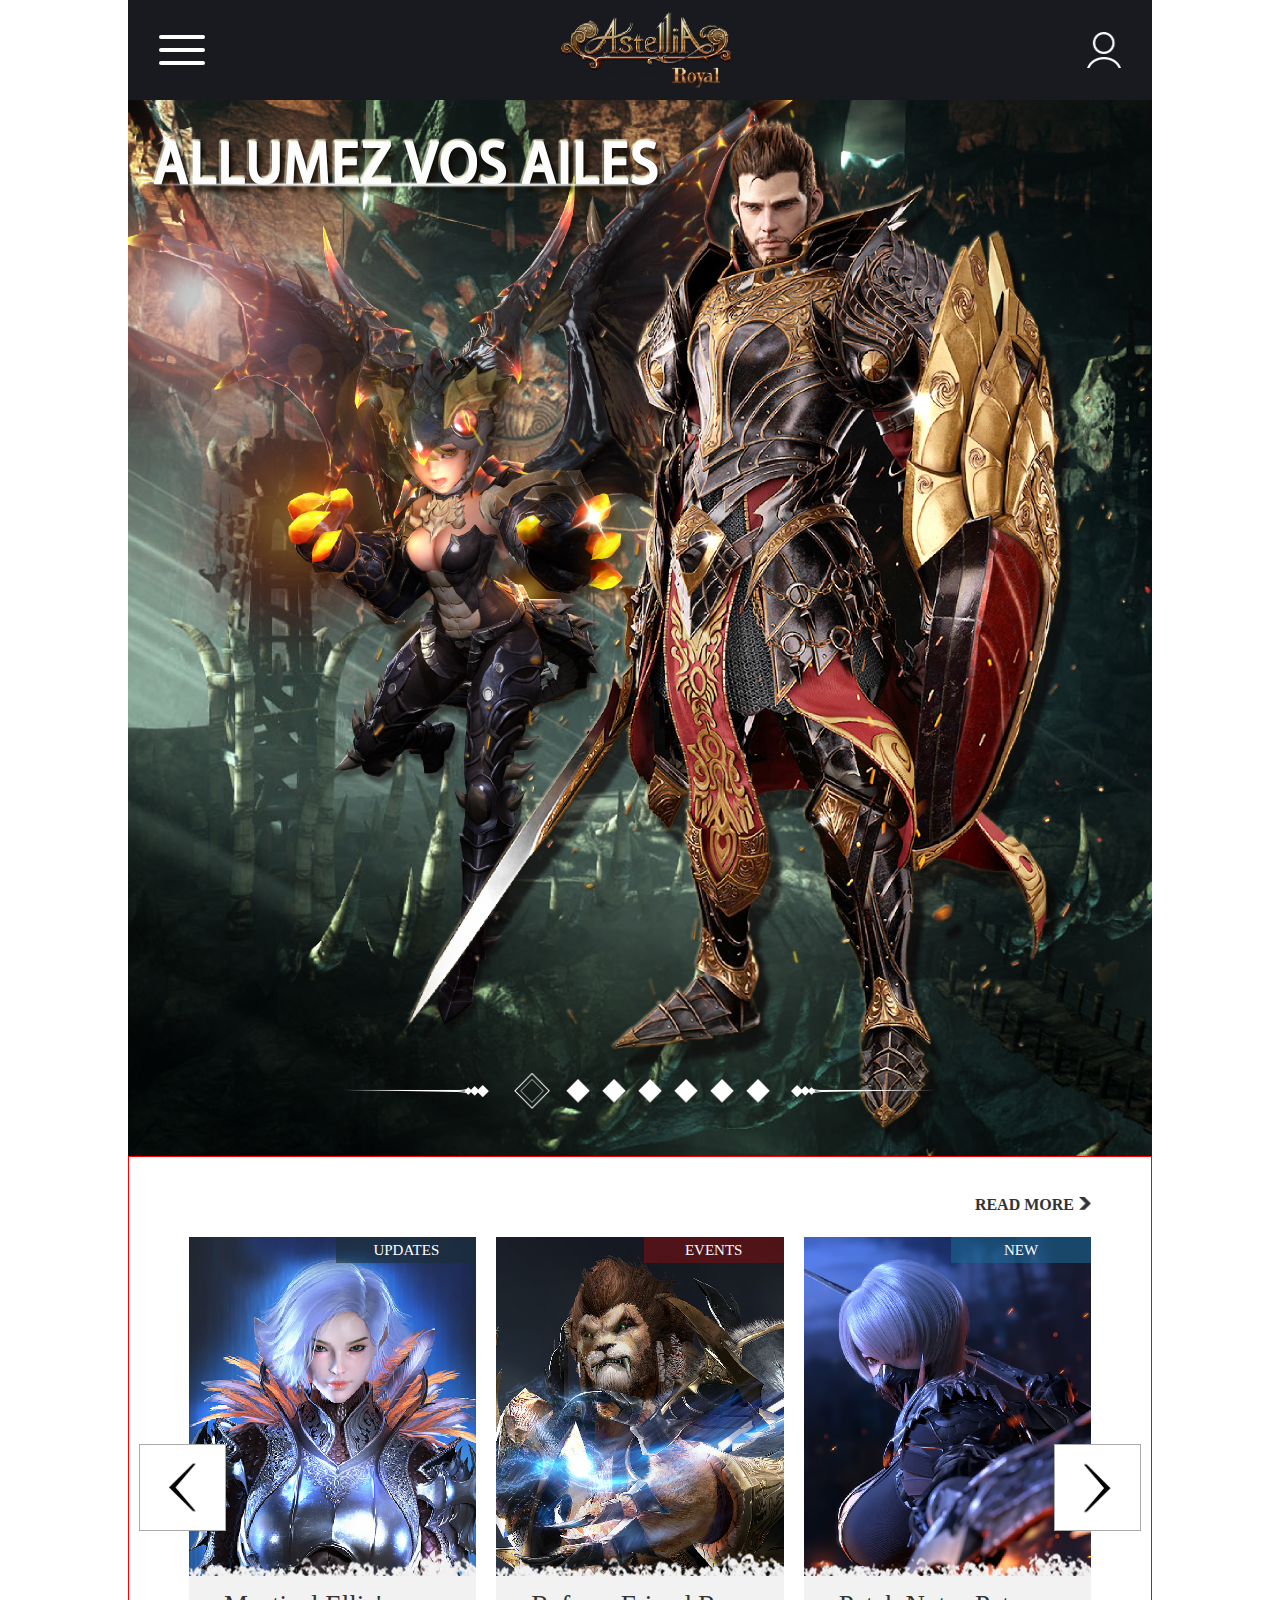
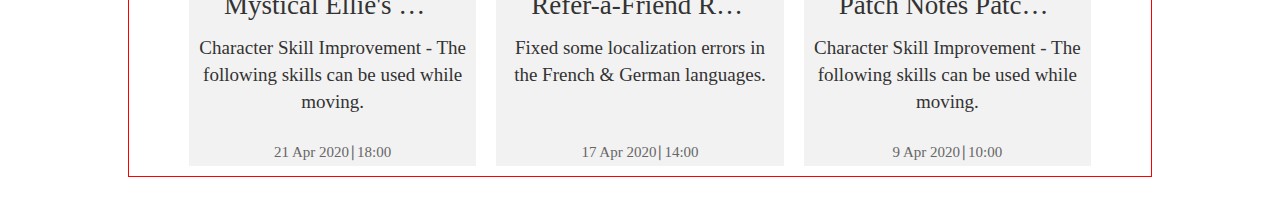
==== demo_m0618/index.html @ 9402104e "Add files via upload" ====
<!DOCTYPE html>
<html lang="en">

<head>
    <meta charset="UTF-8">
    <meta name="viewport" content="width=device-width, initial-scale=1.0">
    <meta name="viewport"
        content="width=device-width, initial-scale=1, maximum-scale=1, minimum-scale=1, user-scalable=no" />
    <title>Demo_m</title>
    <link rel="stylesheet" href="css/style.css">
    <link rel="stylesheet" href="css/swiper.min.css">
    <script src="js/swiper.min.js"></script>

</head>

<body>

    <div class="wrap">
        <header class="header">
            <div class="header_con con_width">

                <div class="menu_btn">
                    <div class="line line--1"></div>
                    <div class="line line--2"></div>
                    <div class="line line--3"></div>
                </div>

                <a href="#" class="logo">
                    <img src="img/logo.png" alt="">
                </a>

                <a href="#" class="ico_user">
                    <img src="img/ico_user.png" alt="">
                </a>

            </div>


        </header>


        <div class="main">



            <div class="carousel">
                <!-- Swiper -->
                <div class="swiper-container banner_container">
                    <div class="swiper-wrapper banner_wrapper">
                        <div class="swiper-slide banner_slide"><img src="img/banner_slide_02.jpg" alt=""></div>
                        <div class="swiper-slide banner_slide"><img src="img/banner_slide_02.jpg" alt=""></div>
                        <div class="swiper-slide banner_slide"><img src="img/banner_slide_02.jpg" alt=""></div>
                        <div class="swiper-slide banner_slide"><img src="img/banner_slide_02.jpg" alt=""></div>
                        <div class="swiper-slide banner_slide"><img src="img/banner_slide_02.jpg" alt=""></div>
                        <div class="swiper-slide banner_slide"><img src="img/banner_slide_02.jpg" alt=""></div>
                        <div class="swiper-slide banner_slide"><img src="img/banner_slide_02.jpg" alt=""></div>

                    </div>

                    <!-- <div class="swiper-button-next banner_next"></div>
                    <div class="swiper-button-prev banner_prev"></div> -->


                    <div class="pagin_wrap">
                        <div class="swiper-pagination banner_pagination"></div>
                    </div>


                </div>

            </div>



            <div class="carousel_list01_wrap">


                <div class="more">
                    <a href="#">READ MORE<i></i></a>
                </div>
                
                <div class="carousel_list01">


                    <!-- Swiper -->
                    <div class="swiper-container c_list01_container">
                        <div class="swiper-wrapper c_list01_wrapper">
                            <div class="swiper-slide c_list01_slide">
                                <div class="list01_con">
                                    <i class="activity updates">UPDATES</i>
                                    <a href="#"><img src="img/loop_slide01_03.jpg" alt="">
                                        <div class="list01_info">
                                            <p class="tit">Mystical Ellie's Mystical Ellie's</p>
                                            <p class="disc">Character Skill Improvement 
                                                - The following skills can be used 
                                                while moving.</p>
                                                <p class="date">21  Apr  2020∣18:00</p>

                                        </div>
                                    </a>
                                </div>
                            </div>
                            <div class="swiper-slide c_list01_slide">
                                <div class="list01_con">
                                    <i class="activity events">EVENTS</i>
                                    <a href="#"><img src="img/loop_slide02_03.jpg" alt="">
                                        <div class="list01_info">
                                            <p class="tit">Refer-a-Friend Refer-a-Friend</p>
                                            <p class="disc">Fixed some localization errors in 
                                                the French & German languages.</p>
                                                <p class="date">17  Apr  2020∣14:00</p>

                                        </div>
                                    </a>
                                </div>
                            </div>
                            <div class="swiper-slide c_list01_slide">
                                <div class="list01_con">
                                    <i class="activity new">NEW</i>
                                    <a href="#"><img src="img/loop_slide03_03.jpg" alt="">
                                        <div class="list01_info">
                                            <p class="tit">Patch Notes Patch Notes</p>
                                            <p class="disc">Character Skill Improvement - The 
                                                following skills can be used while 
                                                moving. </p>
                                                <p class="date">9  Apr  2020∣10:00</p>

                                        </div>
                                    </a>
                                </div>
                            </div>
                            <div class="swiper-slide c_list01_slide">
                                <div class="list01_con">
                                    <a href="#"><img src="img/loop_slide01_03.jpg" alt="">
                                        <div class="list01_info">
                                            <p class="tit">Mystical Ellie's Mystical Ellie's</p>
                                            <p class="disc">Character Skill Improvement 
                                                - The following skills can be used 
                                                while moving.</p>
                                                <p class="date">21  Apr  2020∣18:00</p>

                                        </div>
                                    </a>
                                </div>
                            </div>
                            <div class="swiper-slide c_list01_slide">
                                <div class="list01_con">
                                    <a href="#"><img src="img/loop_slide02_03.jpg" alt="">
                                        <div class="list01_info">
                                            <p class="tit">Refer-a-Friend Refer-a-Friend</p>
                                            <p class="disc">Fixed some localization errors in 
                                                the French & German languages.</p>
                                                <p class="date">17  Apr  2020∣14:00</p>

                                        </div>
                                    </a>
                                </div>
                            </div>
    
                        </div>
                        <!-- Add Pagination -->
                        <div class="swiper-pagination c_list01_pagination"></div>
    
    
                        
                    </div>
                    <div class="swiper-button-next c_list01_next"></div>
                    <div class="swiper-button-prev c_list01_prev"></div>
    
    
                </div>
            </div>
            





        </div>

















        <!-- menu -->
        <div class="menu_wrap">
            <div class="menu">
                <div class="menu_header">
                    <button class="menu_close"></button>
                    <a href="#" class="menu_lang">
                        <img src="img/menu_lang.png" alt="">
                        EN
                    </a>

                </div>
                <a href="#" class="menu_logo"><img src="img/menu_logo.png" alt=""></a>

                <ul class="menu_nav">
                    <li>
                        <a href="#">HOME</a>

                    </li>
                    <li class="active">
                        <a href="#">NEWS<i class="ico_menu"></i></a>


                        <ul class="menu_list">
                            <li><a href="#">Announcements</a></li>
                            <li><a href="#">Events</a></li>
                            <li><a href="#">Patch notes</a></li>
                        </ul>

                    </li>
                    <li>
                        <a href="#">GAME<i class="ico_menu"></i></a>

                        <ul class="menu_list">
                            <li><a href="#">Overview</a></li>

                        </ul>

                    </li>
                    <li><a href="#">GUIDES</a></li>
                    <li>
                        <a href="#">FORMES<i class="ico_menu"></i></a>

                        <ul class="menu_list">
                            <li><a href="#">Discussion</a></li>
                            <li><a href="#">Guild Recruitment</a></li>
                            <li><a href="#">FAQ</a></li>
                        </ul>

                    </li>
                </ul>


            </div>

        </div>




    </div>


    <script>
        var swiper = new Swiper('.banner_container', {
            navigation: {
                nextEl: '.banner_next',
                prevEl: '.banner_prev',
            },
            pagination: {
                el: '.banner_pagination'

            },
            // mousewheel: true,
            // keyboard: true,
            loop: true,
        });
    </script>


    <!-- Initialize Swiper -->
    <script>
        var swiper = new Swiper('.c_list01_container', {
            slidesPerView: 3,
            spaceBetween: 20,
            // pagination: {
            //     el: '.c_list01_pagination',
            //     clickable: true,
            // },
            navigation: {
                nextEl: '.c_list01_next',
                prevEl: '.c_list01_prev',
            },
            loop: true,
        });
    </script>





    </div>


    <script>
        const $menu_wrap = document.querySelector('.menu_wrap')
        const $menu_close = document.querySelector('.menu_close')
        const $menu_btn = document.querySelector('.menu_btn')


        $menu_btn.onclick = function () {
            $menu_wrap.classList.add('on')
        }
        $menu_close.onclick = function () {
            $menu_wrap.classList.remove('on')
        }


    </script>

    <script src="js/product.js"></script>



</body>

</html>
---- demo_m0618/css/style.css ----
html{
    box-sizing: border-box;
    user-select: none;
    
}
*,*::before,*::after{
    box-sizing: inherit;
    margin: 0;
    padding: 0;
    font-size: .16rem;
}
ul,ol{
    list-style: none;
}
a{
    text-decoration: none;;
}
img{
    border: none;
    display: block;
    object-fit: cover;
}
.fl{
    float: left;
}
.fr{
    float: right;
}
.cb::after{
    content: "";
    display: inline-block;
    clear: both;
}
input,textarea,button{
    border: none;
    resize: none;
    outline: none;
}
address, caption, em,i {
    font-style: normal;
}
.con_width{
    max-width: 94%;
    margin: 0 auto;
}



.wrap{
    max-width: 1024px;
    margin: 0 auto;

}
.header{
    background-color: #181a1f;
    
}
.header_con{
    height: 1rem;
    display: flex;
    justify-content: space-between;
    align-items: center;
}

.menu_btn {
    width: .46rem;
    cursor: pointer;
}

.menu_btn .line {
    width: 100%;
    background: #fff;
    height: .04rem;
    margin: .09rem 0;
    border-radius: 2px;
}
.logo{
    display: block;
    height: .76rem;
}
.logo img{
    height: 100%;
}
.ico_user{
    display: block;
    height: .36rem;
}
.ico_user img{
    height: 100%;
}

.carousel{
    /* height: 10.56rem; */
}


.banner_container {
    width: 100%;
    height: 100%;
}

.banner_slide {
    background: #fff;
}
.banner_slide img{
    width: 100%;
}
.pagin_wrap{
    position: absolute;
    left: 0;
    bottom: 0;
    z-index: 99;
    height: 1.3rem;
    width: 100%;
    /* border: 1px solid orange; */
    display: flex;
    align-items: center;
    justify-content: center;
}


.pagin_wrap::before{
    content: "";
    display: block;
    width: 1.45rem;
    height: .12rem;
    /* border: 1px solid red; */
    background: url(../img/pagin_left.png) no-repeat;
    background-size: 100% 100%;
}
.pagin_wrap::after{
    content: "";
    display: block;
    width: 1.45rem;
    height: .12rem;
    /* border: 1px solid blue; */
    background: url(../img/pagin_right.png) no-repeat;
    background-size: 100% 100%;
}


.banner_pagination{
    /* border: 1px solid green; */
    position: unset !important;
    display: inline-flex;
    align-items: center;
    justify-content: center;
    margin: 0 .15rem;
    
}
.banner_pagination .swiper-pagination-bullet{
    width: .36rem;
    height: .36rem;
    background: url(../img/pagin.png) no-repeat;
    background-size: 100% 100%;
    border-radius: 0;
    opacity: 1;
    transition: .2s;
    z-index: 99;
}
.banner_pagination .swiper-pagination-bullet-active{
    background: url(../img/pagin_active.png) no-repeat;
    background-size: 100% 100%;
    margin: 0 .1rem;
}
.carousel_list01_wrap{
    position: relative;
    padding: 0 .6rem;
    border: 1px solid red;
}

.carousel_list01_wrap .more{
    font-size: .18rem;
    font-weight: bold;
    text-align: right;
    height: .65rem;
    line-height: .65rem;
    margin-top: .15rem;
}
.carousel_list01_wrap .more a{
    color: #333333;
    height: 100%;
    display: inline-block;
}

.carousel_list01_wrap .more i{
    display: inline-block;
    width: .12rem;
    height: .13rem;
    background: url(../img/ico_more.png) no-repeat;
    background-size: 100% 100%;
    margin-left: .05rem;
    

}
/* .carousel_list01{
    
} */

.c_list01_container {
    width: 100%;
    height: 100%;
}

.c_list01_slide {
    
}
.c_list01_slide img{
    width: 100%;
}
.c_list01_next,.c_list01_prev{
    width: .87rem !important;
    height: .87rem !important;
    border: 1px solid #aaa;

}

.c_list01_next{
    background: url(../img/c_list01_next_03.jpg) no-repeat;
    background-size: 100% 100%;
}
.c_list01_prev::after,.c_list01_next::after{
    display: none;
}
.c_list01_prev{
    background: url(../img/c_list01_prev_03.jpg) no-repeat;
    background-size: 100% 100%;
}
.swiper-button-next,.swiper-button-prev{
    outline: none;
}
.list01_con{
    background: #f2f2f2;
    position: relative;
}
.list01_con .activity{
    position: absolute;
    right: 0;
    top: 0;
    min-width: 1.4rem;
    height: .26rem;
    line-height: .26rem;
    text-align: center;
    font-size: .15rem;
    color: #fff;
}

.list01_con .activity.updates{
    background-color: rgba(26, 46, 51, .6);
}
.list01_con .activity.events{
    background-color: rgba(118, 15, 18, .6);
}
.list01_con .activity.new{
    background-color: rgba(26, 102, 144, .6);
}


.list01_info{
    text-align: center;
    padding: 0 .05rem;
    width: 100%;
    box-sizing: border-box;
}
.list01_info .tit{
    font-size: .27rem;
    color: #333333;
    white-space: nowrap;
    overflow: hidden;
    text-overflow: ellipsis;
    padding: 0 .3rem;
    height: .48rem;
    line-height: .48rem;
    margin-top: .05rem;
}
.list01_info .disc{
    font-size: .19rem;
    color: #333333;
    line-height: .27rem;
    margin-top: .05rem;
    padding: 0 .05rem;
    height: .85rem;

    overflow: hidden;
    display: -webkit-box;
    -webkit-line-clamp: 3;
    -webkit-box-orient: vertical;
}
.list01_info .date{
    font-size: .15rem;
    color: #666666;
    line-height: .27rem;
    margin: .2rem 0 .1rem;
}











.menu_wrap{
    width: 100vw;
    height: 100%;
    background-color: rgba(0, 0, 0, .7);
    position: fixed;
    top: 0;
    left: -100vw;
    z-index: 999;
    transition: .2s;
}
.menu_wrap .menu{
    width: 3.25rem;
    height: 100%;
    border-right: 1px solid #6e6f70;
    /* left: -3.25rem; */
    position: relative;
    /* background: url(../img/menu_bg.png) no-repeat 100% #181a1f; */
    background-image: url(../img/menu_bg.png);
    background-color: #181a1f;
    background-size: 100%;
    background-repeat: no-repeat;
    
}
.menu_wrap.on{
    left:0;
}
/* .menu_wrap.on .menu{
    left: 0;
} */
.menu_header{
    display: flex;
    align-items: center;
    justify-content: space-between;
    padding: .3rem .1rem .1rem .15rem;
}
.menu_close{
    width: .33rem;
    height: .4rem;
    background: url(../img/menu_close.png);
    background-size: 100% 100%;
}
.menu_lang{
    font-size: .16rem;
    color: #919193;
    display: flex;
    align-items: center;
    justify-content: center;
}
.menu_lang img{
    display: inline-block;
    width: .24rem;
    height: .25rem;
    margin-right: .08rem;
}
.menu_logo{
    width: 2.95rem;
    margin: 0 auto;
    display: block;
}
.menu_logo img{
    width: 100%;

}

/* .menu_nav{

} */
.menu_nav a{
    color: #fefefe;
}
.menu_nav>li{
    border-bottom: 1px solid #4b443e;
    
}
.menu_nav>li>a{
    padding: 0 .23rem;
    display: block;
    height: .58rem;
    line-height: .58rem;
    position: relative;
}
.menu_nav i.ico_menu{
    width: .2rem;
    height: .11rem;
    background: url(../img/ico_menu.png) no-repeat;
    background-size: 100% 100%;
    display: block;
    position: absolute;
    right: .23rem;
    top: 50%;
    transform: translateY(-50%);

}
.menu_nav>li.active>a i.ico_menu{
    background: url(../img/ico_menu_active.png) no-repeat;
    background-size: 100% 100%;
}

.menu_nav .menu_list{
    background-color: #0d0f13;
    padding: 0 0;
    height: 0;
    overflow: hidden;
}
.menu_nav>li.active>a{
    color: #eaa014;
}
.menu_nav>li.active .menu_list{
    background-color: #0d0f13;
    padding: .1rem 0;
    height: auto;
    overflow: hidden;
}
/* .menu_nav .menu_list>li{

} */
.menu_nav .menu_list>li>a{
    font-size: .15rem;
    line-height: .32rem;
    padding: 0 .34rem;

}
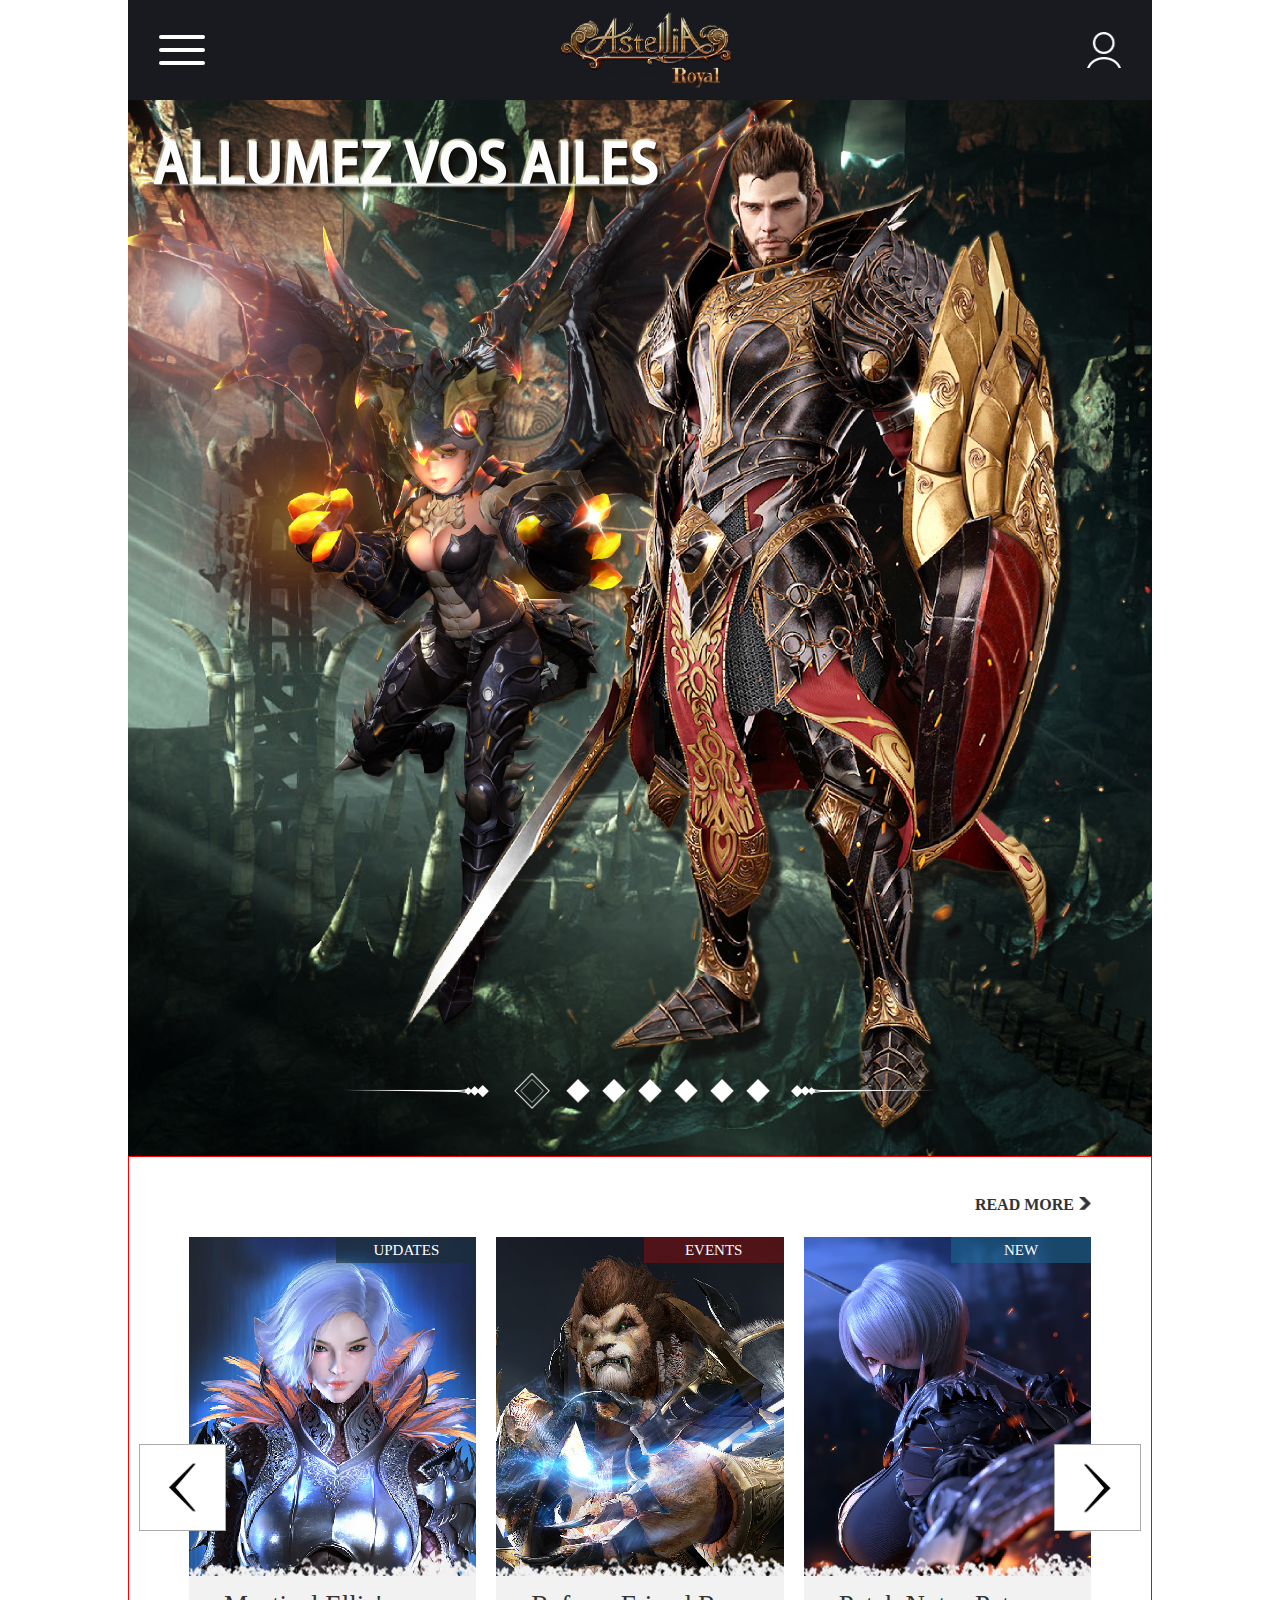
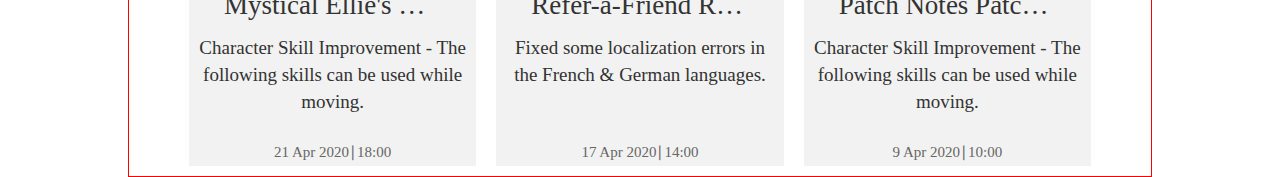
==== commit 7d3ca8b9: "Update index.html" ====
--- a/demo_m0618/index.html
+++ b/demo_m0618/index.html
@@ -212,7 +212,7 @@
                         <a href="#">HOME</a>
 
                     </li>
-                    <li class="active">
+                    <li>
                         <a href="#">NEWS<i class="ico_menu"></i></a>
 
 
@@ -249,6 +249,23 @@
             </div>
 
         </div>
+        
+        
+        <script>
+            
+            const $$menuNavLiA = document.querySelectorAll('.menu_nav>li>a')
+            
+            $$menuNavLiA.forEach($item => {
+                $item.onclick = function(){
+                    this.classList.toggle('active')
+                
+                }
+            
+            })
+        
+        
+        
+        </script>
 
 
 
@@ -302,13 +319,17 @@
         const $menu_close = document.querySelector('.menu_close')
         const $menu_btn = document.querySelector('.menu_btn')
 
-
         $menu_btn.onclick = function () {
             $menu_wrap.classList.add('on')
         }
         $menu_close.onclick = function () {
             $menu_wrap.classList.remove('on')
         }
+        
+        
+        
+        
+        
 
 
     </script>
@@ -319,4 +340,4 @@
 
 </body>
 
-</html>+</html>
--- a/demo_m0618/css/style.css
+++ b/demo_m0618/css/style.css
@@ -404,8 +404,9 @@
 .menu_nav .menu_list{
     background-color: #0d0f13;
     padding: 0 0;
-    height: 0;
+    max-height: 0rem;
     overflow: hidden;
+    transition: all .3s;
 }
 .menu_nav>li.active>a{
     color: #eaa014;
@@ -413,7 +414,7 @@
 .menu_nav>li.active .menu_list{
     background-color: #0d0f13;
     padding: .1rem 0;
-    height: auto;
+    max-height: 2rem;
     overflow: hidden;
 }
 /* .menu_nav .menu_list>li{
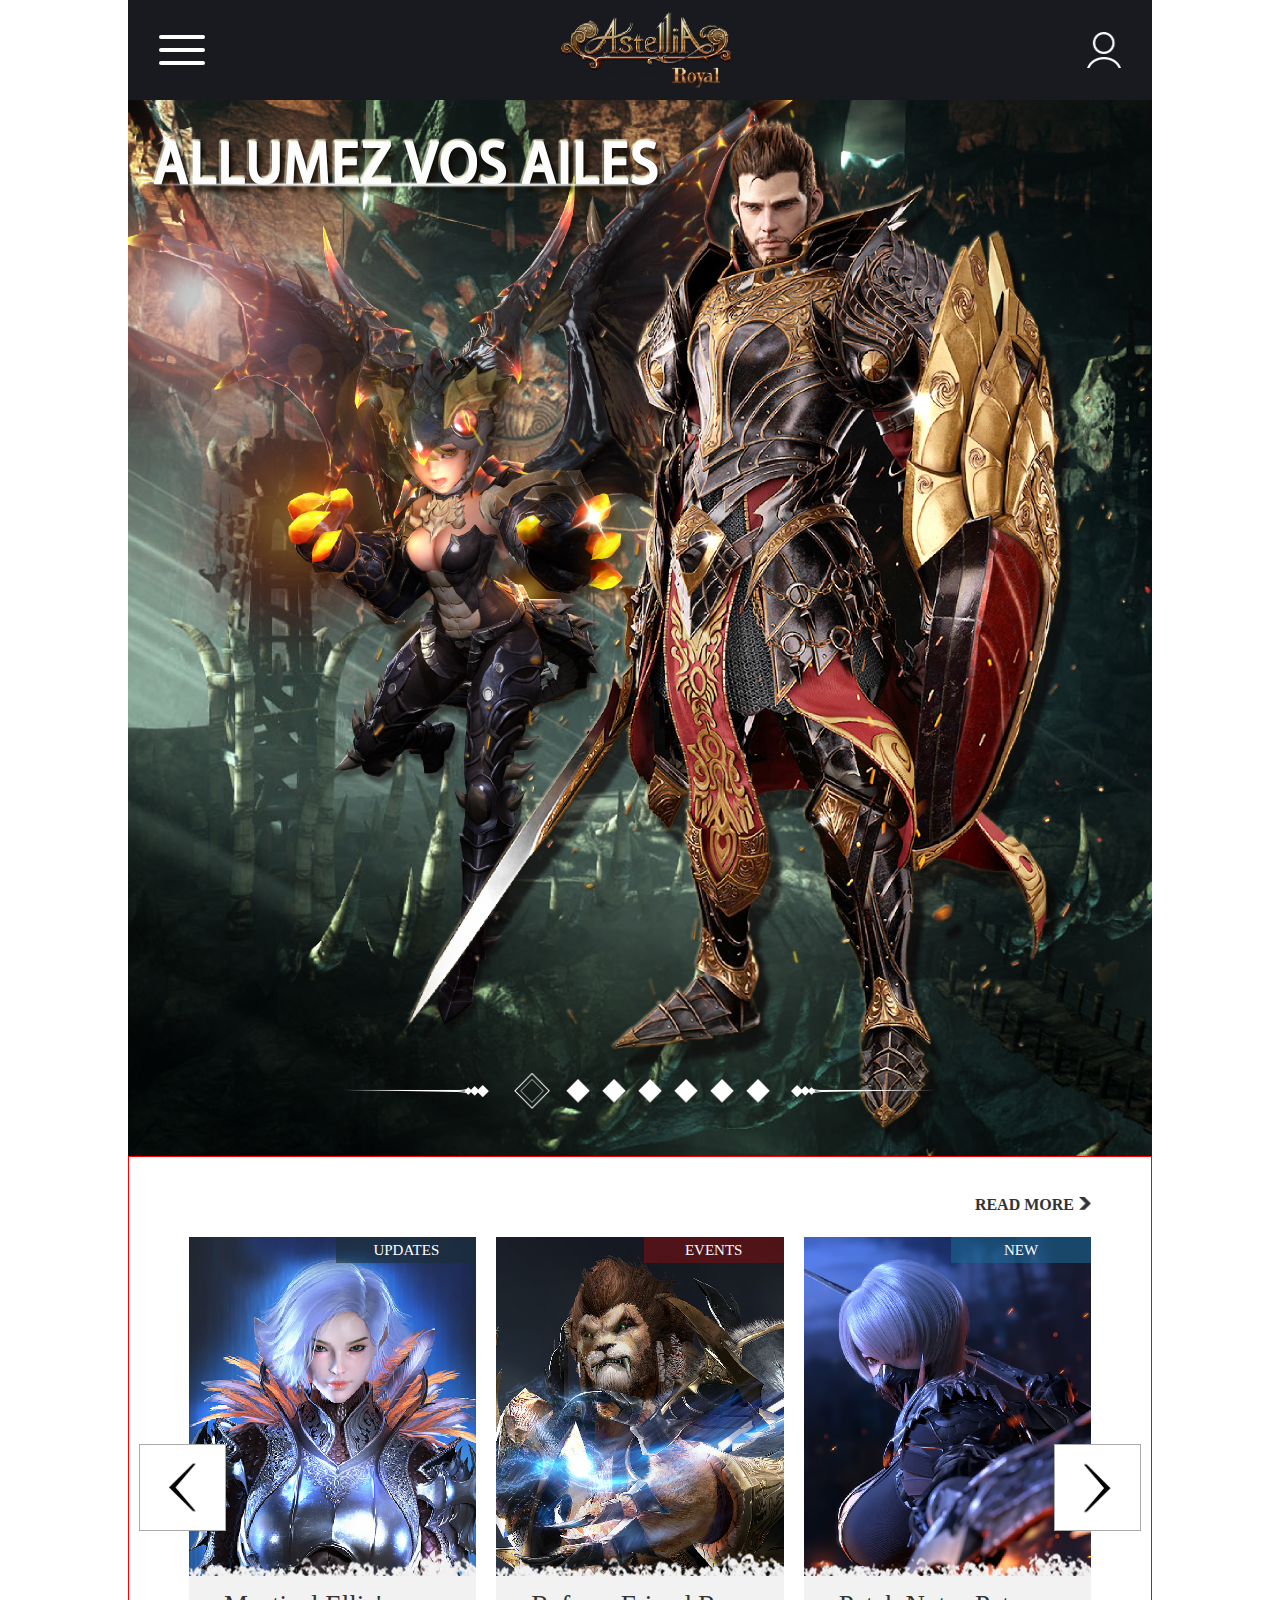
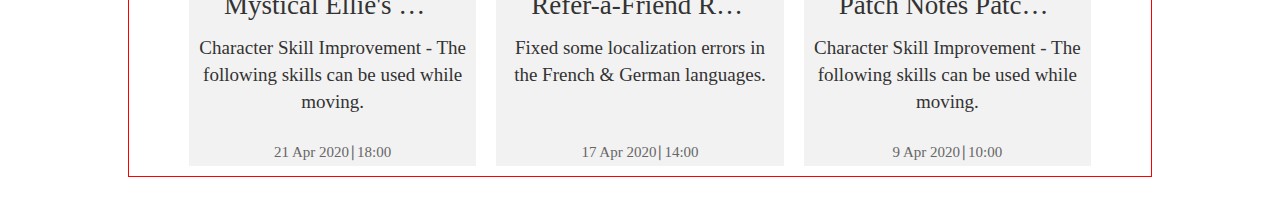
==== commit 3359f895: "Update index.html" ====
--- a/demo_m0618/index.html
+++ b/demo_m0618/index.html
@@ -257,7 +257,10 @@
             
             $$menuNavLiA.forEach($item => {
                 $item.onclick = function(){
-                    this.classList.toggle('active')
+                    $$menuNavLiA.forEach($item =>{
+                        this.parentNode.classList.toggle('active')
+                    })
+                    
                 
                 }
             
